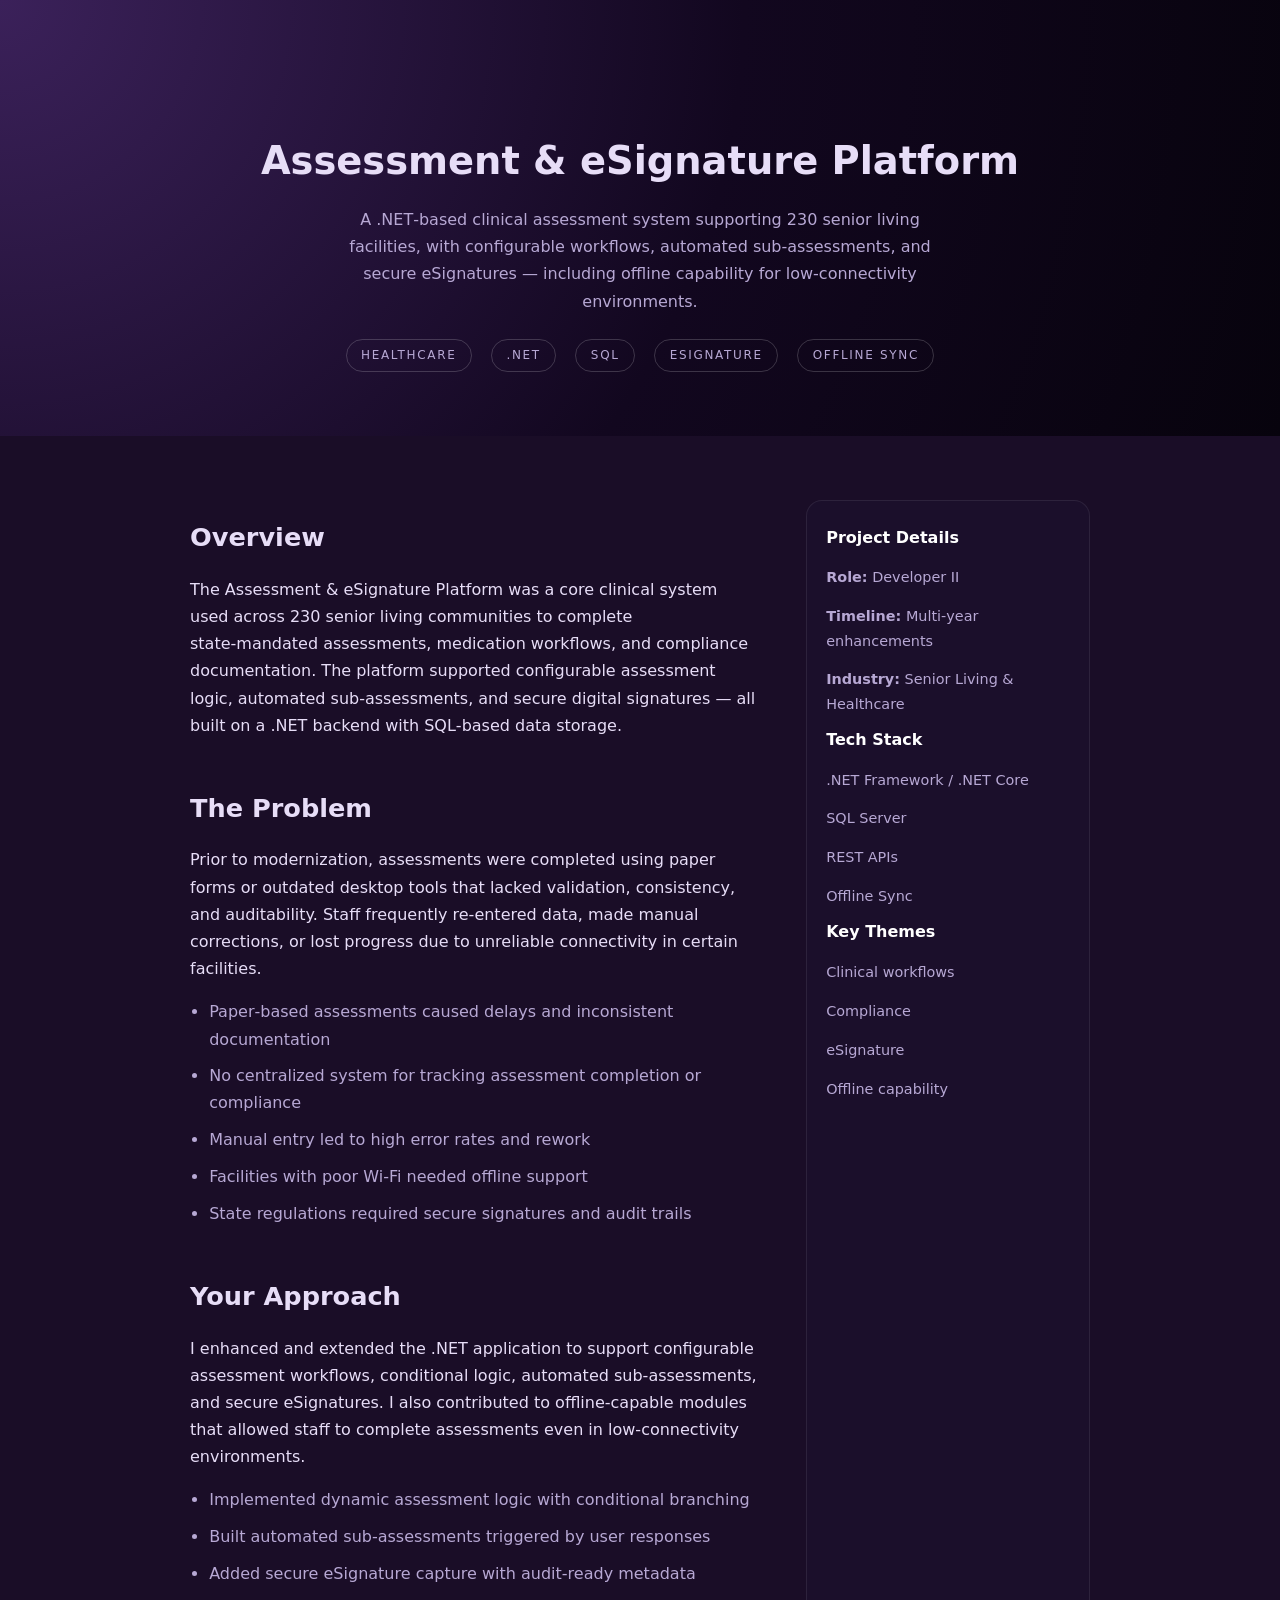
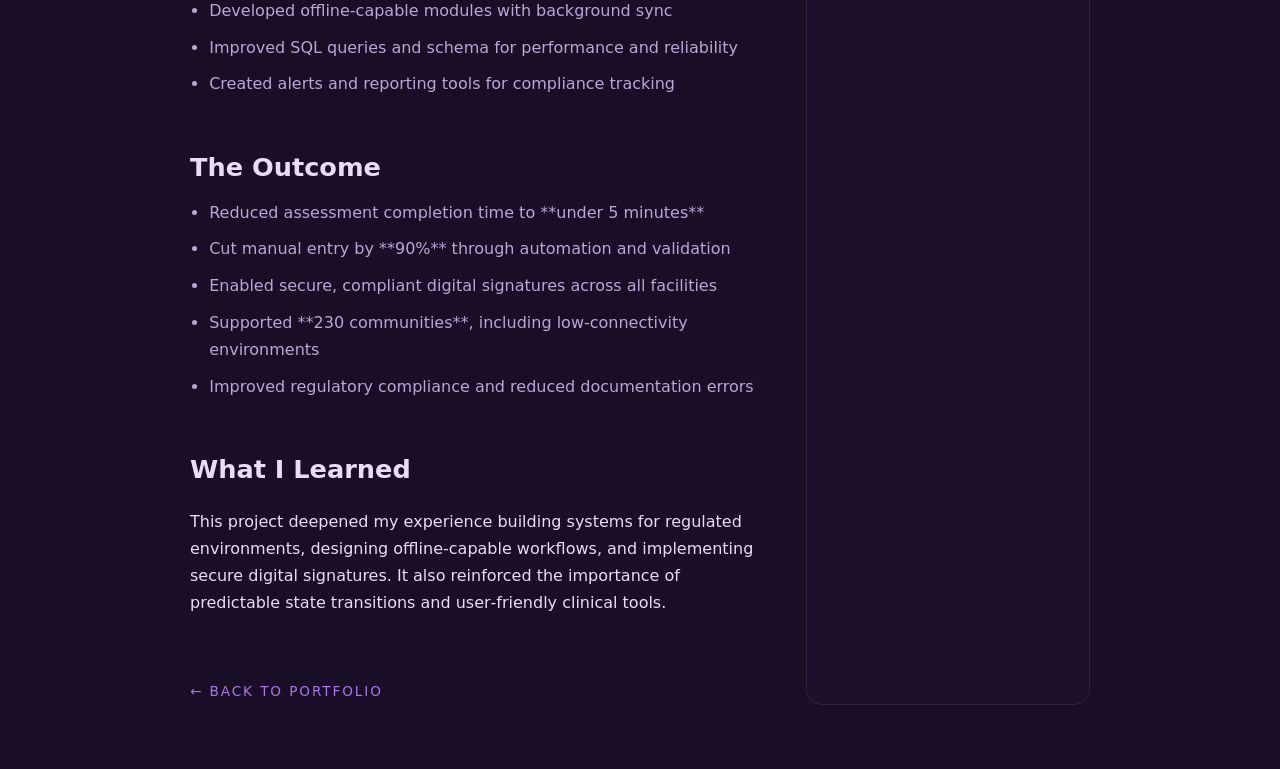
==== case-assessment-esignature.html @ 3bd38bf5 "initial file upload" ====
<!DOCTYPE html>
<html lang="en">
<head>
  <meta charset="UTF-8" />
  <meta name="viewport" content="width=device-width, initial-scale=1.0" />
  <title>Case Study – Assessment & eSignature Platform</title>

  <style>
    :root {
      --primary: #2F1645;
      --primary-dark: #1A0D27;
      --accent: #A678E2;
      --text: #e7ddf7;
      --text-muted: #b7a8d4;
      --bg: #12071f;
      --panel: #1b0f2b;
      --max-width: 900px;
    }

    body {
      margin: 0;
      font-family: system-ui, sans-serif;
      background: var(--primary-dark);
      color: var(--text);
      line-height: 1.7;
    }

    a {
      color: var(--accent);
      text-decoration: none;
    }

    .container {
      max-width: var(--max-width);
      margin: 0 auto;
      padding: 2rem 1.5rem 4rem;
    }

    /* Hero */
    .hero {
      padding: 6rem 1.5rem 4rem;
      background: radial-gradient(circle at top left, #3b215a 0, #12071f 55%, #07030d 100%);
      text-align: center;
    }

    .hero-title {
      font-size: 2.4rem;
      font-weight: 700;
      margin-bottom: 0.8rem;
    }

    .hero-subtitle {
      max-width: 600px;
      margin: 0.5rem auto 1.5rem;
      color: var(--text-muted);
      font-size: 1rem;
    }

    .hero-meta {
      display: flex;
      justify-content: center;
      gap: 1.2rem;
      flex-wrap: wrap;
      margin-top: 1rem;
    }

    .badge {
      padding: 0.35rem 0.9rem;
      border-radius: 999px;
      border: 1px solid rgba(255, 255, 255, 0.18);
      font-size: 0.75rem;
      text-transform: uppercase;
      letter-spacing: 0.14em;
      color: var(--text-muted);
    }

    /* Section headings */
    h2 {
      font-size: 1.6rem;
      margin-top: 3rem;
      margin-bottom: 0.6rem;
      font-weight: 700;
    }

    p {
      margin-bottom: 1rem;
      color: var(--text);
    }

    ul {
      margin: 0.5rem 0 1.5rem 1.2rem;
      padding: 0;
    }

    li {
      margin-bottom: 0.6rem;
      color: var(--text-muted);
    }

    /* Side panel */
    .side-panel {
      background: var(--panel);
      border: 1px solid rgba(255, 255, 255, 0.08);
      padding: 1.4rem 1.2rem;
      border-radius: 16px;
      margin-top: 2rem;
    }

    .side-panel h3 {
      margin-top: 0;
      margin-bottom: 0.6rem;
      font-size: 1rem;
      color: #fff;
    }

    .side-panel p {
      margin-bottom: 0.6rem;
      color: var(--text-muted);
      font-size: 0.9rem;
    }

    .back-link {
      display: inline-block;
      margin-top: 3rem;
      font-size: 0.85rem;
      text-transform: uppercase;
      letter-spacing: 0.14em;
      color: var(--accent);
    }

    .back-link::before {
      content: "← ";
      color: var(--accent);
    }

    @media (min-width: 900px) {
      .case-layout {
        display: grid;
        grid-template-columns: 2fr 1fr;
        gap: 3rem;
      }
    }
  </style>
</head>

<body>

  <!-- Hero -->
  <section class="hero">
    <h1 class="hero-title">Assessment & eSignature Platform</h1>
    <p class="hero-subtitle">
      A .NET‑based clinical assessment system supporting 230 senior living facilities, with configurable workflows,
      automated sub‑assessments, and secure eSignatures — including offline capability for low‑connectivity environments.
    </p>

    <div class="hero-meta">
      <span class="badge">Healthcare</span>
      <span class="badge">.NET</span>
      <span class="badge">SQL</span>
      <span class="badge">eSignature</span>
      <span class="badge">Offline Sync</span>
    </div>
  </section>

  <!-- Content -->
  <div class="container case-layout">

    <div>
      <h2>Overview</h2>
      <p>
        The Assessment & eSignature Platform was a core clinical system used across 230 senior living communities to
        complete state‑mandated assessments, medication workflows, and compliance documentation. The platform supported
        configurable assessment logic, automated sub‑assessments, and secure digital signatures — all built on a .NET
        backend with SQL‑based data storage.
      </p>

      <h2>The Problem</h2>
      <p>
        Prior to modernization, assessments were completed using paper forms or outdated desktop tools that lacked
        validation, consistency, and auditability. Staff frequently re‑entered data, made manual corrections, or lost
        progress due to unreliable connectivity in certain facilities.
      </p>

      <ul>
        <li>Paper‑based assessments caused delays and inconsistent documentation</li>
        <li>No centralized system for tracking assessment completion or compliance</li>
        <li>Manual entry led to high error rates and rework</li>
        <li>Facilities with poor Wi‑Fi needed offline support</li>
        <li>State regulations required secure signatures and audit trails</li>
      </ul>

      <h2>Your Approach</h2>
      <p>
        I enhanced and extended the .NET application to support configurable assessment workflows, conditional logic,
        automated sub‑assessments, and secure eSignatures. I also contributed to offline‑capable modules that allowed staff
        to complete assessments even in low‑connectivity environments.
      </p>

      <ul>
        <li>Implemented dynamic assessment logic with conditional branching</li>
        <li>Built automated sub‑assessments triggered by user responses</li>
        <li>Added secure eSignature capture with audit‑ready metadata</li>
        <li>Developed offline‑capable modules with background sync</li>
        <li>Improved SQL queries and schema for performance and reliability</li>
        <li>Created alerts and reporting tools for compliance tracking</li>
      </ul>

      <h2>The Outcome</h2>
      <ul>
        <li>Reduced assessment completion time to **under 5 minutes**</li>
        <li>Cut manual entry by **90%** through automation and validation</li>
        <li>Enabled secure, compliant digital signatures across all facilities</li>
        <li>Supported **230 communities**, including low‑connectivity environments</li>
        <li>Improved regulatory compliance and reduced documentation errors</li>
      </ul>

      <h2>What I Learned</h2>
      <p>
        This project deepened my experience building systems for regulated environments, designing offline‑capable
        workflows, and implementing secure digital signatures. It also reinforced the importance of predictable state
        transitions and user‑friendly clinical tools.
      </p>

      <a href="index.html" class="back-link">Back to portfolio</a>
    </div>

    <!-- Side Panel -->
    <aside class="side-panel">
      <h3>Project Details</h3>
      <p><strong>Role:</strong> Developer II</p>
      <p><strong>Timeline:</strong> Multi‑year enhancements</p>
      <p><strong>Industry:</strong> Senior Living & Healthcare</p>

      <h3>Tech Stack</h3>
      <p>.NET Framework / .NET Core</p>
      <p>SQL Server</p>
      <p>REST APIs</p>
      <p>Offline Sync</p>

      <h3>Key Themes</h3>
      <p>Clinical workflows</p>
      <p>Compliance</p>
      <p>eSignature</p>
      <p>Offline capability</p>
    </aside>

  </div>

</body>
</html>
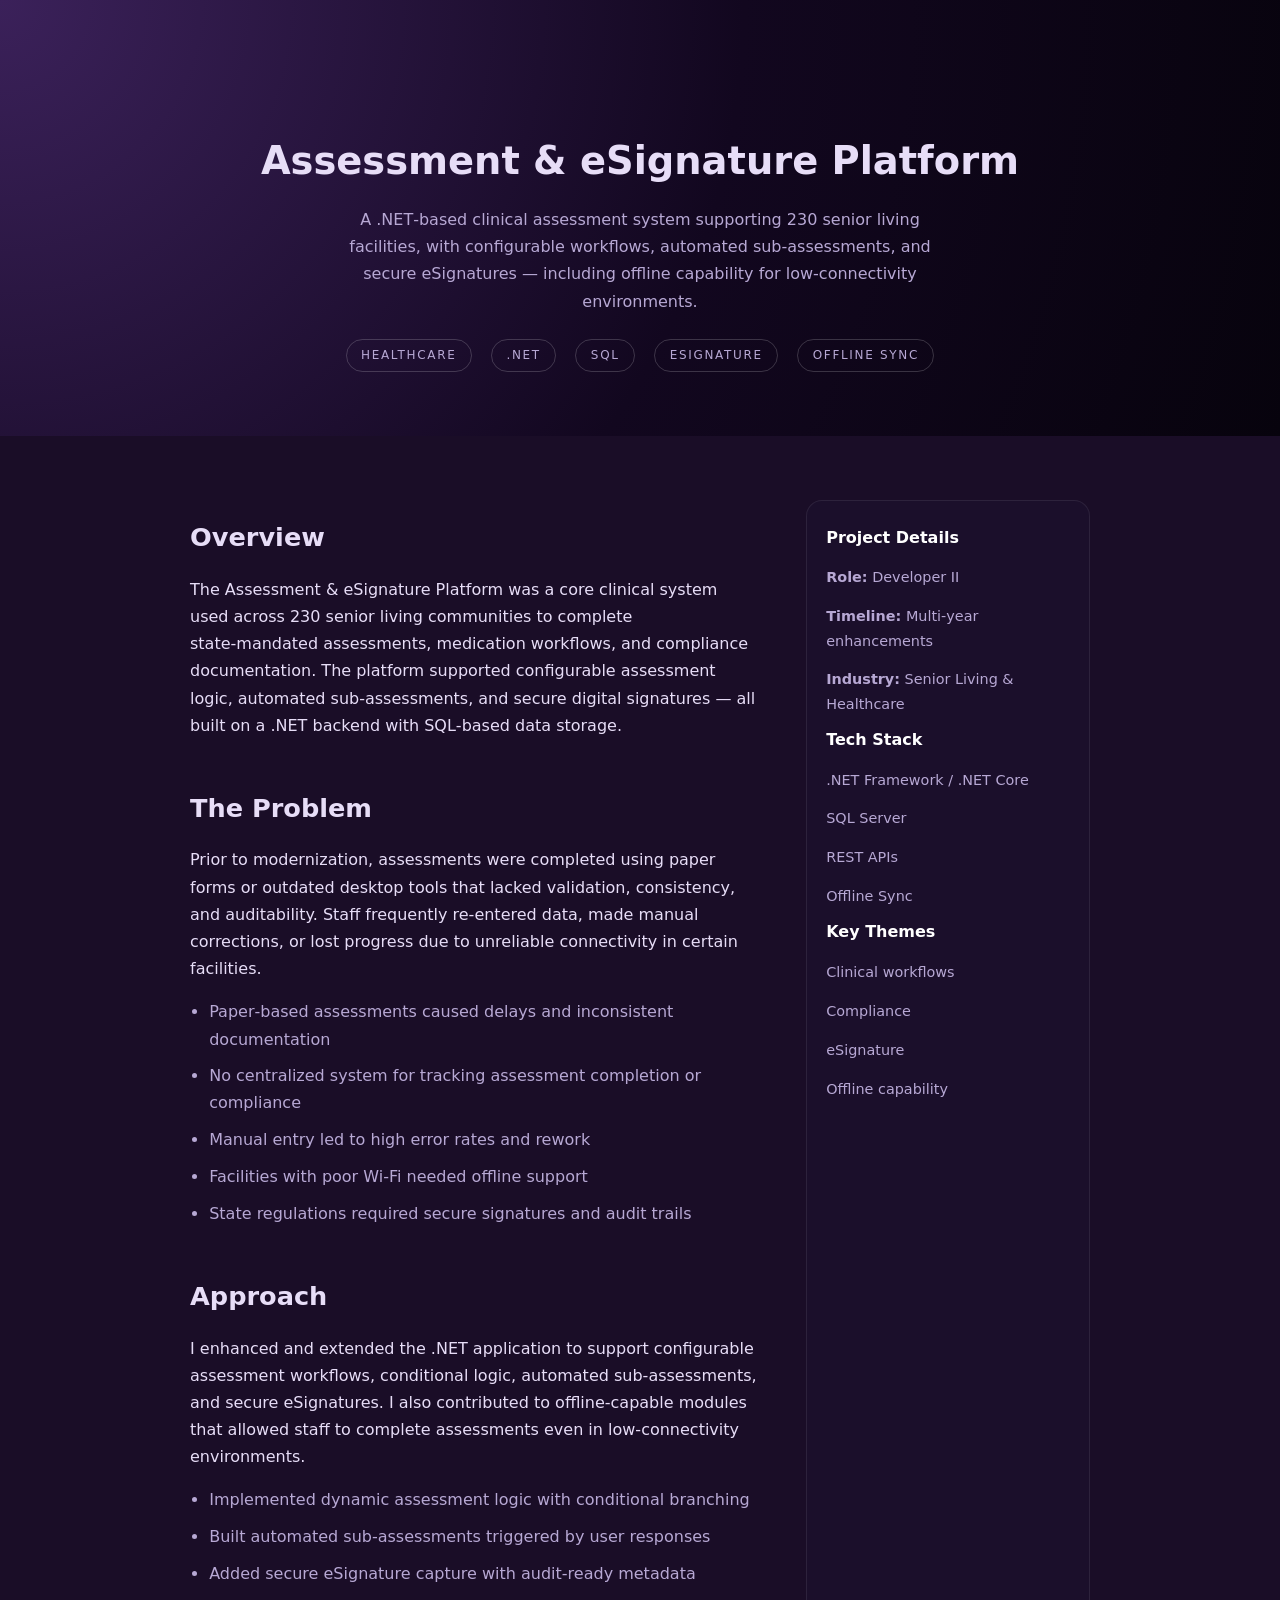
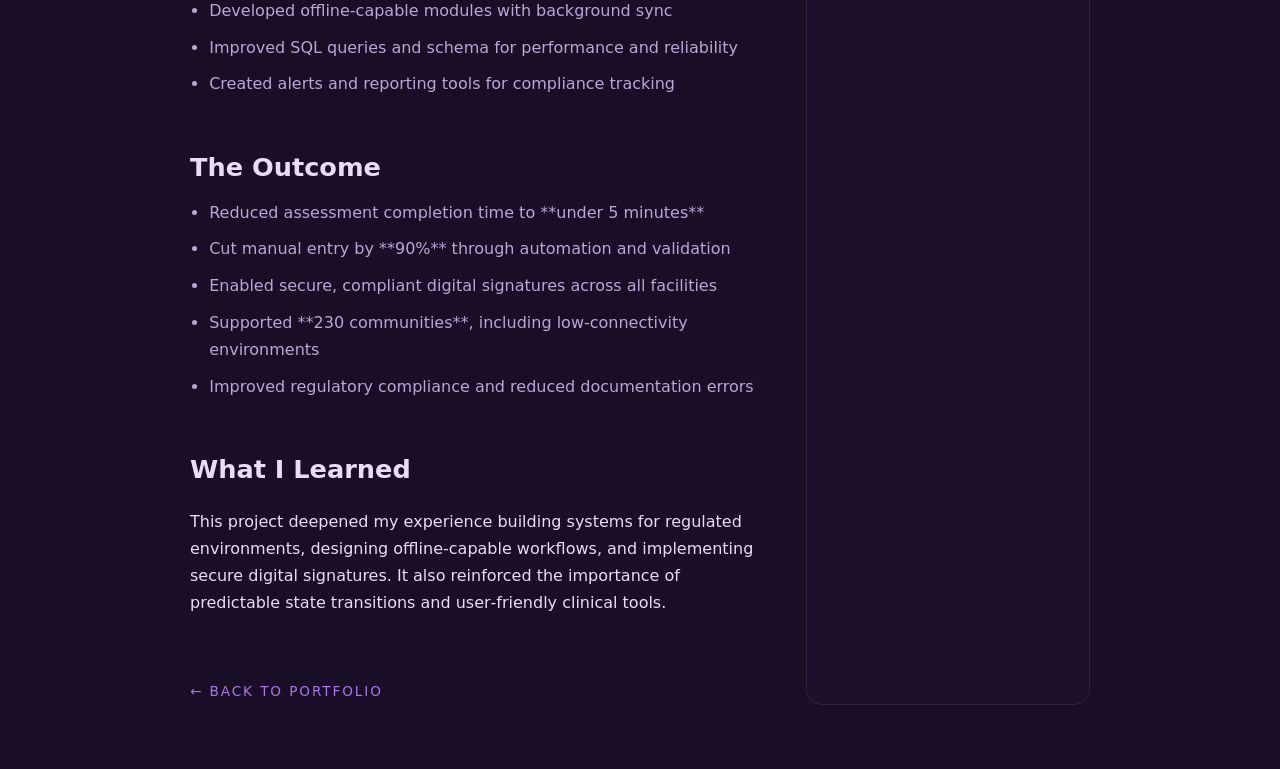
==== commit 6fc2fc6e: "Update case-assessment-esignature.html" ====
--- a/case-assessment-esignature.html
+++ b/case-assessment-esignature.html
@@ -189,7 +189,7 @@
         <li>State regulations required secure signatures and audit trails</li>
       </ul>
 
-      <h2>Your Approach</h2>
+      <h2>Approach</h2>
       <p>
         I enhanced and extended the .NET application to support configurable assessment workflows, conditional logic,
         automated sub‑assessments, and secure eSignatures. I also contributed to offline‑capable modules that allowed staff
